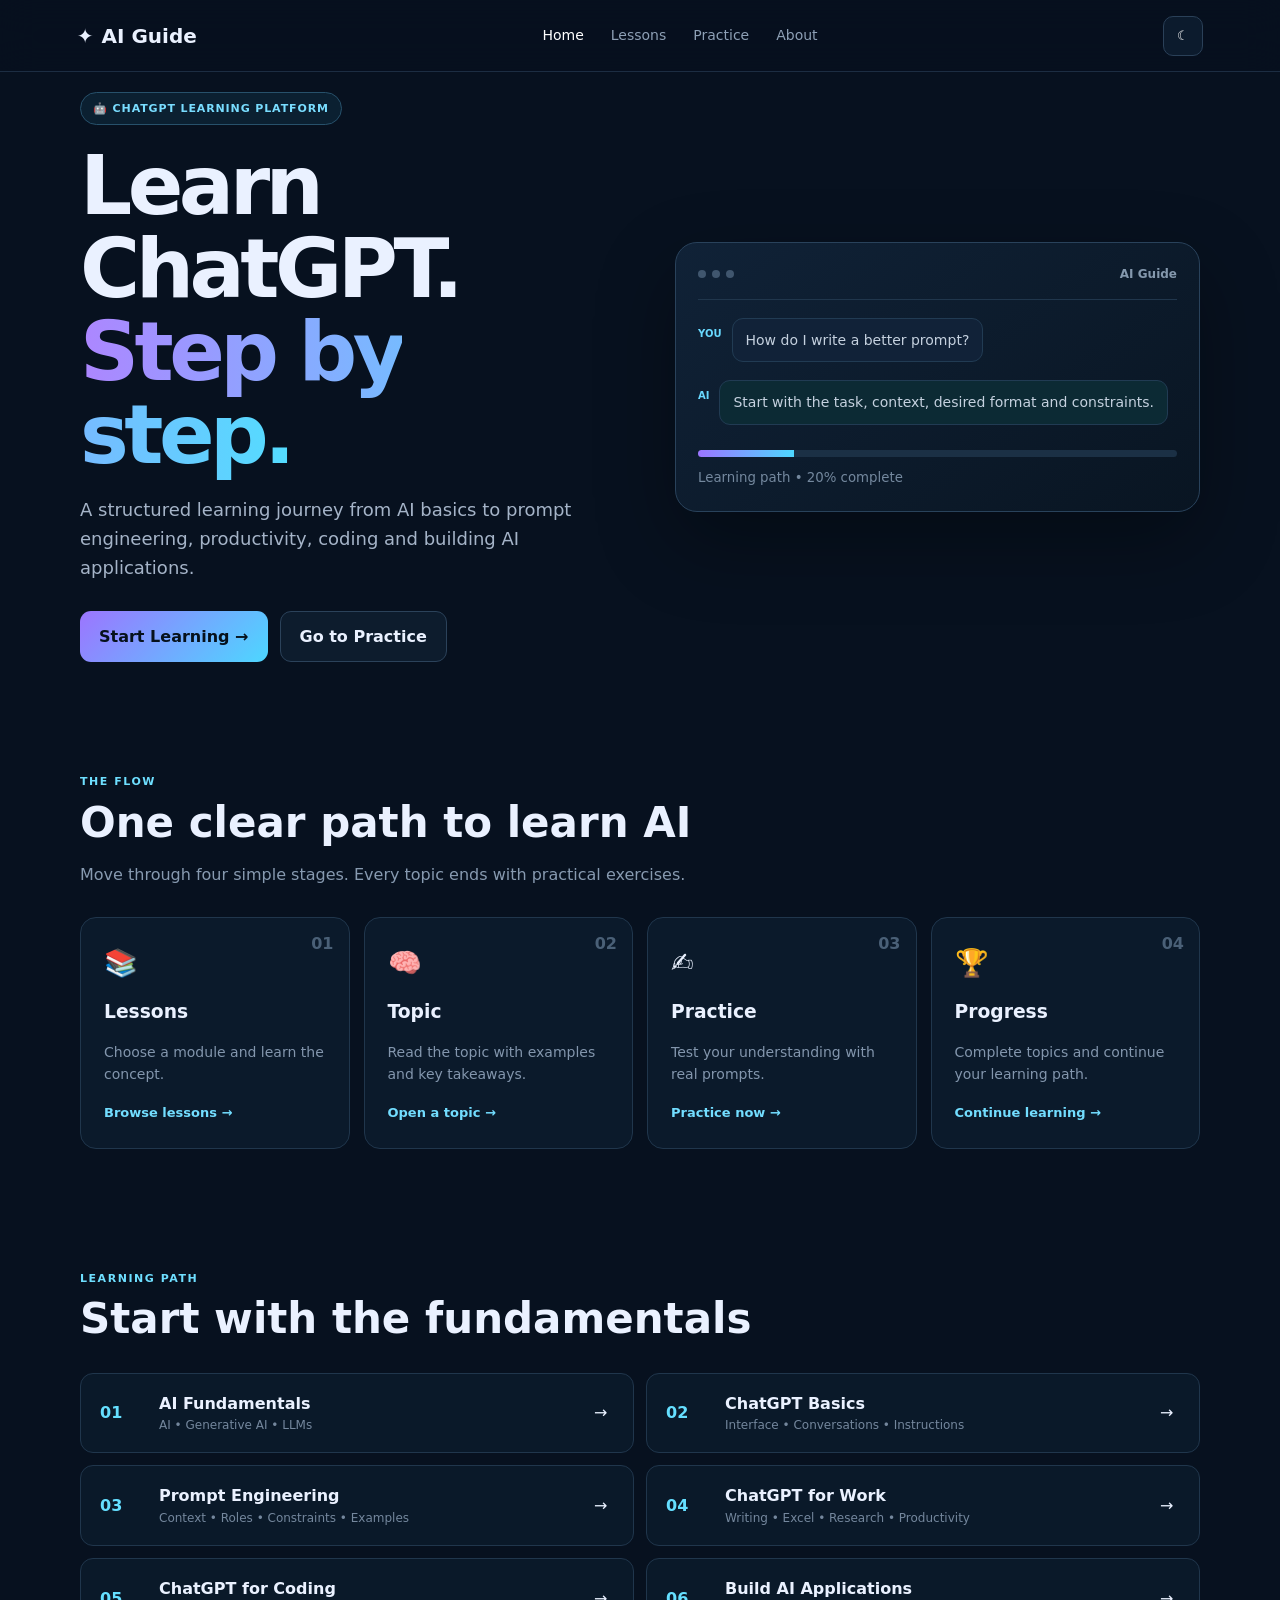
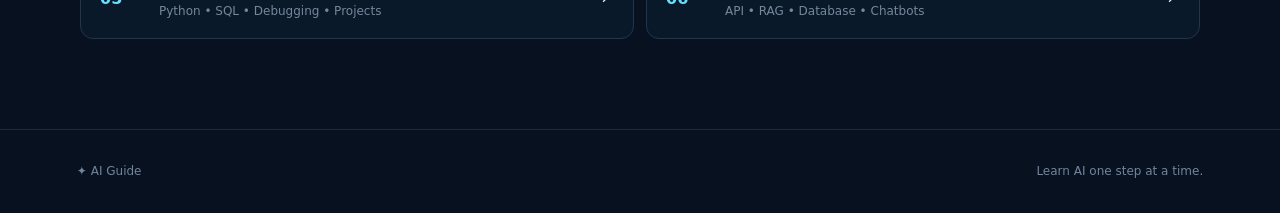
==== index.html @ f7ac288b "Add files via upload" ====
<!DOCTYPE html>
<html lang="en">
<head>
<meta charset="UTF-8">
<meta name="viewport" content="width=device-width,initial-scale=1">
<title>AI Guide | Learn ChatGPT</title>
<link rel="stylesheet" href="style.css">
</head>
<body>
<header class="nav">
  <a class="logo" href="index.html">✦ <span>AI Guide</span></a>
  <nav><a class="active" href="index.html">Home</a><a href="lessons.html">Lessons</a><a href="practice.html">Practice</a><a href="index.html#about">About</a></nav>
  <button id="theme" class="theme">☾</button>
</header>

<main>
<section class="hero wrap">
  <div>
    <div class="badge">🤖 CHATGPT LEARNING PLATFORM</div>
    <h1>Learn ChatGPT.<br><em>Step by step.</em></h1>
    <p class="lead">A structured learning journey from AI basics to prompt engineering, productivity, coding and building AI applications.</p>
    <div class="actions"><a class="btn primary" href="lessons.html">Start Learning →</a><a class="btn ghost" href="practice.html">Go to Practice</a></div>
  </div>
  <div class="hero-panel">
    <div class="panel-head"><span></span><span></span><span></span><b>AI Guide</b></div>
    <div class="mini-chat"><label>YOU</label><p>How do I write a better prompt?</p></div>
    <div class="mini-chat answer"><label>AI</label><p>Start with the task, context, desired format and constraints.</p></div>
    <div class="progress"><span></span></div><small>Learning path • 20% complete</small>
  </div>
</section>

<section class="wrap flow">
  <div class="section-title"><span>THE FLOW</span><h2>One clear path to learn AI</h2><p>Move through four simple stages. Every topic ends with practical exercises.</p></div>
  <div class="flow-grid">
    <a href="lessons.html" class="flow-card"><b>01</b><div>📚</div><h3>Lessons</h3><p>Choose a module and learn the concept.</p><strong>Browse lessons →</strong></a>
    <a href="topic.html?id=chatgpt-basics" class="flow-card"><b>02</b><div>🧠</div><h3>Topic</h3><p>Read the topic with examples and key takeaways.</p><strong>Open a topic →</strong></a>
    <a href="practice.html?topic=chatgpt-basics" class="flow-card"><b>03</b><div>✍️</div><h3>Practice</h3><p>Test your understanding with real prompts.</p><strong>Practice now →</strong></a>
    <a href="lessons.html" class="flow-card"><b>04</b><div>🏆</div><h3>Progress</h3><p>Complete topics and continue your learning path.</p><strong>Continue learning →</strong></a>
  </div>
</section>

<section class="wrap modules" id="about">
 <div class="section-title"><span>LEARNING PATH</span><h2>Start with the fundamentals</h2></div>
 <div class="module-list">
  <a href="topic.html?id=ai-basics"><span>01</span><div><b>AI Fundamentals</b><small>AI • Generative AI • LLMs</small></div>→</a>
  <a href="topic.html?id=chatgpt-basics"><span>02</span><div><b>ChatGPT Basics</b><small>Interface • Conversations • Instructions</small></div>→</a>
  <a href="topic.html?id=prompt-engineering"><span>03</span><div><b>Prompt Engineering</b><small>Context • Roles • Constraints • Examples</small></div>→</a>
  <a href="topic.html?id=productivity"><span>04</span><div><b>ChatGPT for Work</b><small>Writing • Excel • Research • Productivity</small></div>→</a>
  <a href="topic.html?id=coding"><span>05</span><div><b>ChatGPT for Coding</b><small>Python • SQL • Debugging • Projects</small></div>→</a>
  <a href="topic.html?id=ai-apps"><span>06</span><div><b>Build AI Applications</b><small>API • RAG • Database • Chatbots</small></div>→</a>
 </div>
</section>
</main>
<footer>✦ AI Guide <span>Learn AI one step at a time.</span></footer>
<script src="app.js"></script>
</body>
</html>
---- style.css ----
*{box-sizing:border-box}html{scroll-behavior:smooth}body{margin:0;background:#07111f;color:#eaf1ff;font-family:Inter,system-ui,-apple-system,Segoe UI,sans-serif;line-height:1.6}a{text-decoration:none;color:inherit}.nav{height:72px;position:sticky;top:0;z-index:20;padding:0 6%;display:flex;align-items:center;justify-content:space-between;background:rgba(7,17,31,.82);backdrop-filter:blur(18px);border-bottom:1px solid #1c2d42}.logo{font-weight:850;font-size:20px;display:flex;gap:8px;align-items:center}.logo:first-letter{color:#65dfff}.nav nav{display:flex;gap:27px;color:#8ea0b6;font-size:14px}.nav nav a:hover,.nav nav .active{color:#fff}.theme{width:40px;height:40px;border:1px solid #2a4058;background:#0c1b2d;color:#fff;border-radius:10px}.wrap{width:min(1120px,88%);margin:auto}.hero{min-height:610px;display:grid;grid-template-columns:1fr 1fr;gap:70px;align-items:center}.badge{display:inline-block;padding:7px 12px;border-radius:99px;border:1px solid #27516b;background:#0b2031;color:#79ddff;font-size:11px;font-weight:800;letter-spacing:.08em}.hero h1{font-size:clamp(52px,7vw,82px);line-height:1.01;letter-spacing:-.055em;margin:20px 0}.hero h1 em{font-style:normal;background:linear-gradient(90deg,#ad86ff,#53ddff);color:transparent;background-clip:text}.lead{font-size:18px;color:#a5b4c8;max-width:650px}.actions{display:flex;gap:12px;margin-top:28px}.btn{display:inline-flex;align-items:center;justify-content:center;padding:12px 19px;border-radius:11px;font-weight:800;border:1px solid #2b425a}.primary{border:0;background:linear-gradient(135deg,#9c75ff,#4dd7ff);color:#06111c}.ghost{background:#0d1c2d}.hero-panel{background:linear-gradient(145deg,#102237,#091522);border:1px solid #29425b;border-radius:22px;padding:22px;box-shadow:0 30px 80px #0005}.panel-head{display:flex;gap:6px;align-items:center;border-bottom:1px solid #20364c;padding-bottom:15px}.panel-head span{width:8px;height:8px;border-radius:50%;background:#40566e}.panel-head b{margin-left:auto;color:#8498ad;font-size:12px}.mini-chat{margin:18px 0;display:flex;gap:10px}.mini-chat label{font-size:10px;color:#68d9ff;font-weight:900;padding-top:8px}.mini-chat p{margin:0;background:#112238;border:1px solid #213b53;border-radius:11px;padding:10px 13px;color:#c5d1df;font-size:14px}.mini-chat.answer p{background:#0c2a34}.progress{height:7px;background:#1b3045;border-radius:9px;margin:25px 0 7px;overflow:hidden}.progress span{display:block;width:20%;height:100%;background:linear-gradient(90deg,#9c75ff,#4dd7ff)}.hero-panel small{color:#74889e}.section-title{margin-bottom:30px}.section-title>span,.label{font-size:11px;letter-spacing:.14em;font-weight:850;color:#6edfff}.section-title h1,.section-title h2{font-size:42px;line-height:1.1;margin:7px 0}.section-title p{color:#879ab0;max-width:620px}.flow{padding:85px 0}.flow-grid{display:grid;grid-template-columns:repeat(4,1fr);gap:14px}.flow-card,.lesson-card{position:relative;border:1px solid #20364c;background:#0b1a2b;border-radius:16px;padding:23px;transition:.2s}.flow-card:hover,.lesson-card:hover{transform:translateY(-4px);border-color:#3d6682}.flow-card>b{position:absolute;right:15px;top:13px;color:#4a6077}.flow-card div{font-size:27px}.flow-card h3{margin:12px 0 4px}.flow-card p,.lesson-card p{font-size:14px;color:#8396ad}.flow-card strong,.lesson-card strong{font-size:13px;color:#72ddff}.modules{padding:30px 0 90px}.module-list{display:grid;grid-template-columns:1fr 1fr;gap:12px}.module-list a{display:grid;grid-template-columns:45px 1fr 20px;gap:14px;align-items:center;padding:17px 19px;border:1px solid #20364c;border-radius:13px;background:#0a1929}.module-list a:hover{border-color:#3b617c}.module-list span{color:#65dfff;font-weight:800}.module-list b,.module-list small{display:block}.module-list small{color:#74879d;font-size:12px}footer{border-top:1px solid #1b2c40;padding:32px 6%;display:flex;justify-content:space-between;color:#71859d;font-size:12px}.page{padding:70px 0 100px}.crumb{font-size:10px;letter-spacing:.12em;color:#6d839b;margin-bottom:28px}.lesson-grid{display:grid;grid-template-columns:repeat(3,1fr);gap:15px}.lesson-card{min-height:260px}.lesson-card .num{position:absolute;right:17px;color:#455b72;font-weight:800}.lesson-icon{font-size:27px;margin-bottom:20px}.lesson-card small{color:#67d9ff;font-weight:800}.lesson-card h2{margin:8px 0}.topic-layout{display:grid;grid-template-columns:235px 1fr;gap:50px}.topic-layout aside{border-right:1px solid #20364c;padding-right:25px}.side-title{font-size:10px;font-weight:850;color:#6c849c;letter-spacing:.14em;margin-bottom:12px}.topic-layout aside a{display:block;padding:9px 10px;border-radius:8px;color:#8194aa;font-size:13px}.topic-layout aside a.selected,.topic-layout aside a:hover{background:#102338;color:#fff}.topic-page article{max-width:760px}.topic-page article h1{font-size:55px;line-height:1.05;margin:15px 0}.topic-section{border-top:1px solid #20364c;padding:25px 0}.topic-section h2{margin:0 0 8px;font-size:22px}.topic-section p{color:#9aabbd}.next-box{margin-top:25px;padding:23px;border:1px solid #2a455d;border-radius:15px;background:linear-gradient(120deg,#0e2438,#0b1929);display:flex;align-items:center;justify-content:space-between;gap:20px}.next-box h3{margin:4px 0}.next-box p{color:#8498ae;margin:0}.practice-layout{display:grid;grid-template-columns:1.3fr .7fr;gap:16px}.practice-card,.prompt-guide{background:#0b1a2b;border:1px solid #20364c;border-radius:16px;padding:25px}.practice-card h2{font-size:25px}.practice-card p,.prompt-guide{color:#8fa1b6}.practice-card textarea{width:100%;height:180px;background:#071522;color:#e9f1fb;border:1px solid #29425a;border-radius:11px;padding:14px;resize:vertical;margin:10px 0 15px;outline:none}.practice-card textarea:focus{border-color:#61d9ff}.prompt-guide h3{color:#eaf1ff}.formula{border-top:1px solid #20364c;padding:12px 0}.formula span{display:inline-grid;place-items:center;width:25px;height:25px;background:#12283d;border-radius:7px;color:#69dcff;margin-right:8px;font-size:11px}.feedback{margin-top:15px;padding:12px;border-radius:10px;display:none}.feedback.good,.feedback.bad{display:block}.feedback.good{background:#0d3028;color:#77e1c3}.feedback.bad{background:#302019;color:#f0b08e}.practice-nav{display:flex;justify-content:space-between;margin-top:18px}.light{background:#f4f7fb;color:#152238}.light .nav{background:#f4f7fbd9;border-color:#dbe3ed}.light .nav nav{color:#607086}.light .nav nav .active,.light .nav nav a:hover{color:#152238}.light .theme{background:#fff;color:#17253a;border-color:#d6e0eb}.light .hero-panel,.light .flow-card,.light .lesson-card,.light .module-list a,.light .practice-card,.light .prompt-guide,.light .next-box{background:#fff;border-color:#d9e3ed}.light .lead,.light .section-title p,.light .flow-card p,.light .lesson-card p,.light .prompt-guide{color:#5d6c80}.light .ghost{background:#fff;color:#16253a;border-color:#d5e0eb}.light .mini-chat p{background:#f1f5f9;color:#425269;border-color:#d9e3ed}.light footer{border-color:#dbe3ed}@media(max-width:850px){.hero,.topic-layout,.practice-layout{grid-template-columns:1fr}.hero{padding:70px 0}.flow-grid{grid-template-columns:1fr 1fr}.lesson-grid{grid-template-columns:1fr 1fr}.topic-layout aside{border-right:0;border-bottom:1px solid #20364c;padding:0 0 15px}.nav nav{display:none}.hero-panel{max-width:600px}.module-list{grid-template-columns:1fr}}@media(max-width:550px){.flow-grid,.lesson-grid{grid-template-columns:1fr}.hero h1{font-size:49px}.section-title h1,.section-title h2{font-size:33px}.topic-page article h1{font-size:42px}.next-box{display:block}.practice-nav{display:block}.practice-nav .btn{width:100%;margin:5px 0}footer{display:block;text-align:center}footer span{display:block;margin-top:6px}}
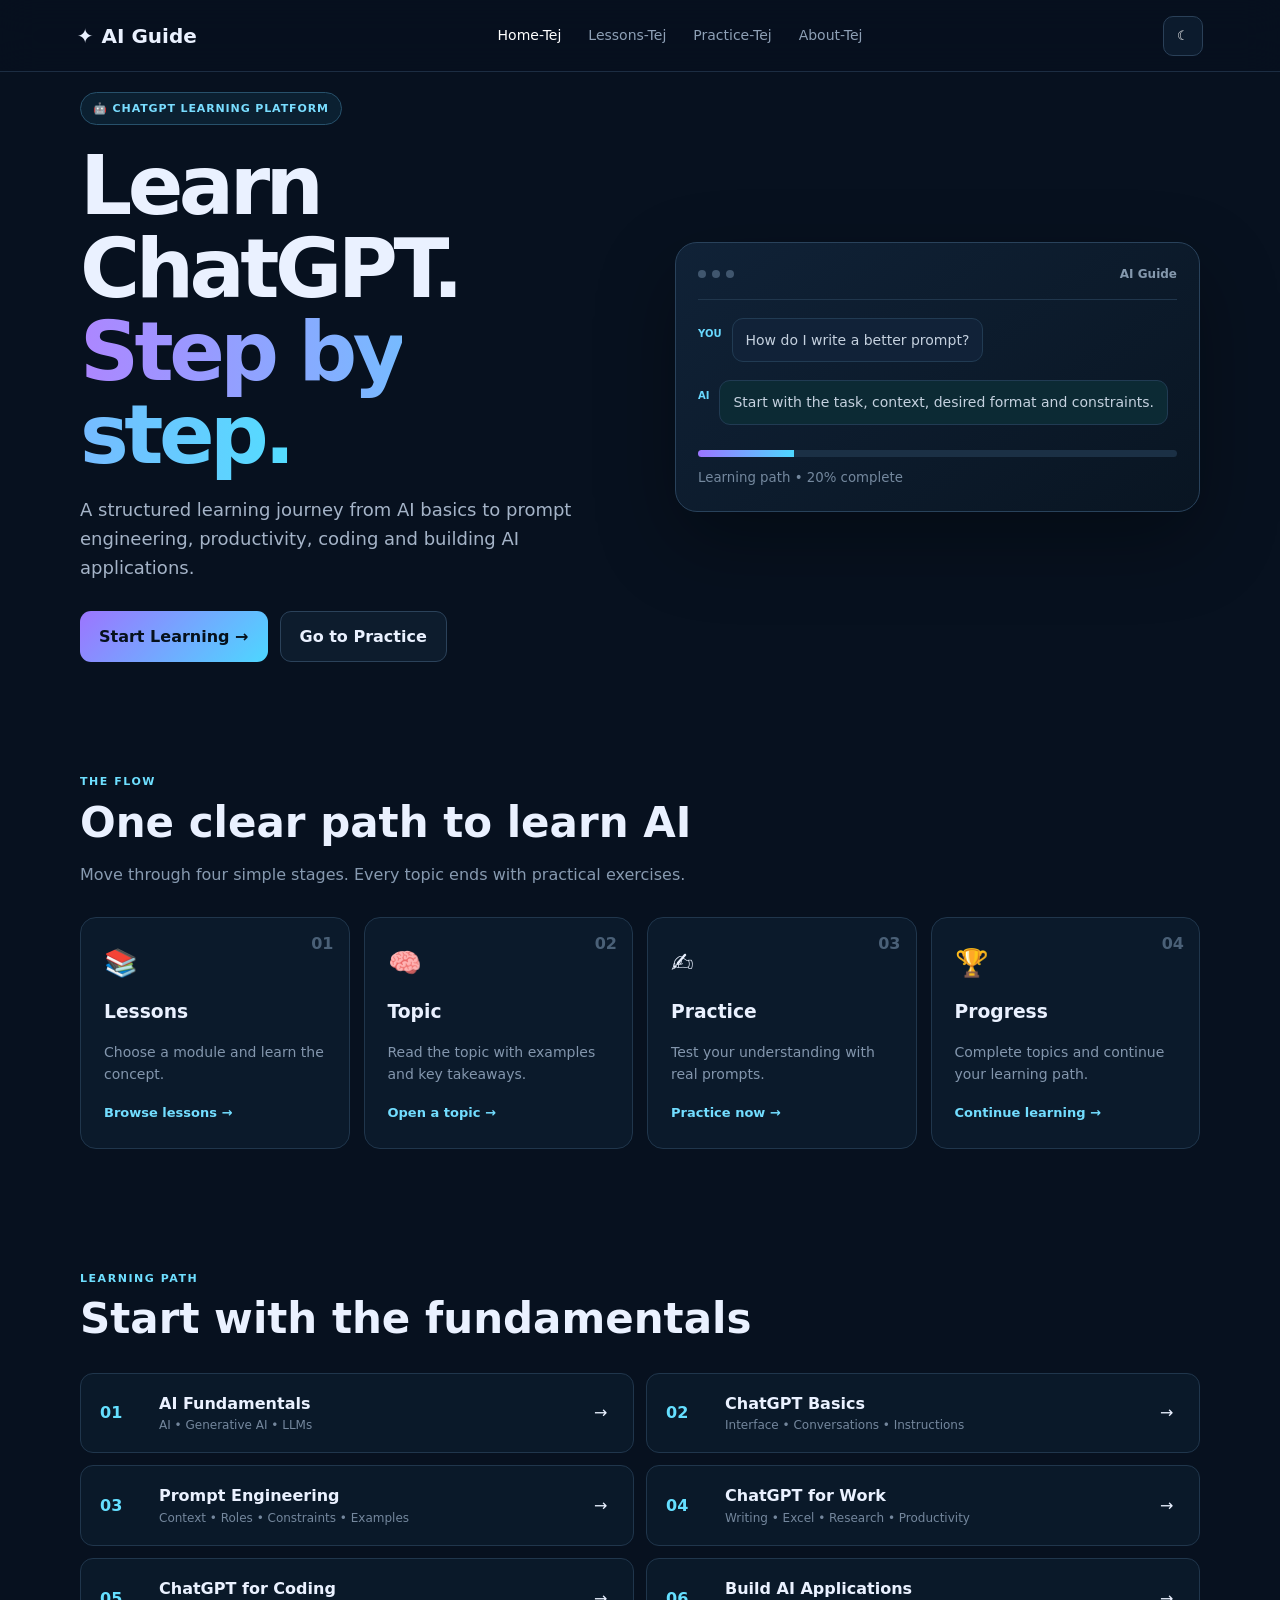
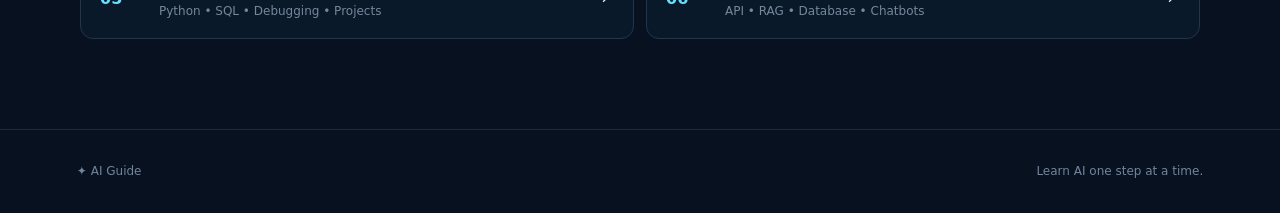
==== commit 1180a7af: "Update index.html" ====
--- a/index.html
+++ b/index.html
@@ -3,13 +3,13 @@
 <head>
 <meta charset="UTF-8">
 <meta name="viewport" content="width=device-width,initial-scale=1">
-<title>AI Guide | Learn ChatGPT</title>
+<title>AI Guide | Learn ChatGPT | Teju Upreti</title>
 <link rel="stylesheet" href="style.css">
 </head>
 <body>
 <header class="nav">
   <a class="logo" href="index.html">✦ <span>AI Guide</span></a>
-  <nav><a class="active" href="index.html">Home</a><a href="lessons.html">Lessons</a><a href="practice.html">Practice</a><a href="index.html#about">About</a></nav>
+  <nav><a class="active" href="index.html">Home-Tej</a><a href="lessons.html">Lessons-Tej</a><a href="practice.html">Practice-Tej</a><a href="index.html#about">About-Tej</a></nav>
   <button id="theme" class="theme">☾</button>
 </header>
 
@@ -54,4 +54,4 @@
 <footer>✦ AI Guide <span>Learn AI one step at a time.</span></footer>
 <script src="app.js"></script>
 </body>
-</html>+</html>
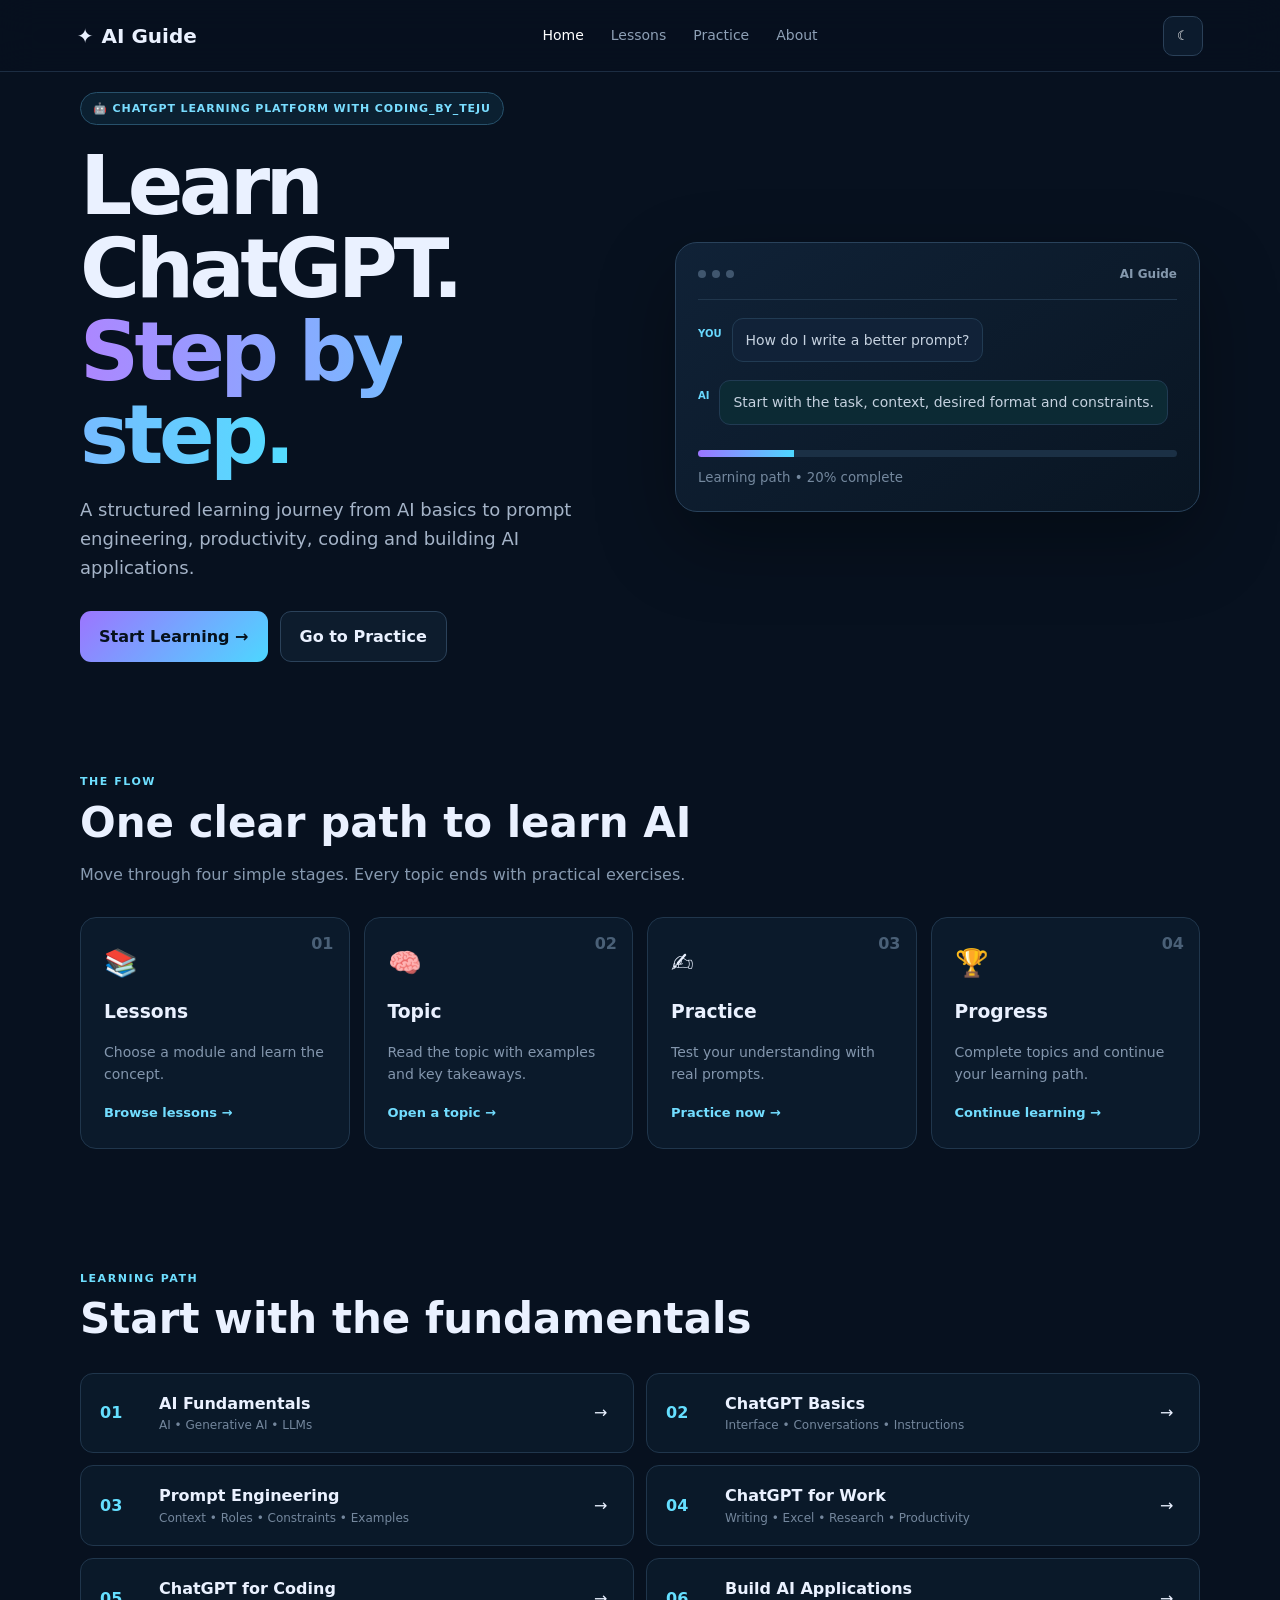
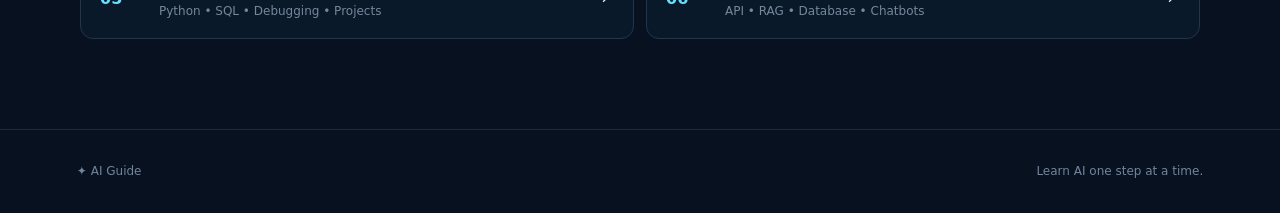
==== commit 914247e2: "Update index.html" ====
--- a/index.html
+++ b/index.html
@@ -9,14 +9,14 @@
 <body>
 <header class="nav">
   <a class="logo" href="index.html">✦ <span>AI Guide</span></a>
-  <nav><a class="active" href="index.html">Home-Tej</a><a href="lessons.html">Lessons-Tej</a><a href="practice.html">Practice-Tej</a><a href="index.html#about">About-Tej</a></nav>
+  <nav><a class="active" href="index.html">Home</a><a href="lessons.html">Lessons</a><a href="practice.html">Practice</a><a href="index.html#about">About</a></nav>
   <button id="theme" class="theme">☾</button>
 </header>
 
 <main>
 <section class="hero wrap">
   <div>
-    <div class="badge">🤖 CHATGPT LEARNING PLATFORM</div>
+    <div class="badge">🤖 CHATGPT LEARNING PLATFORM WITH CODING_BY_TEJU</div>
     <h1>Learn ChatGPT.<br><em>Step by step.</em></h1>
     <p class="lead">A structured learning journey from AI basics to prompt engineering, productivity, coding and building AI applications.</p>
     <div class="actions"><a class="btn primary" href="lessons.html">Start Learning →</a><a class="btn ghost" href="practice.html">Go to Practice</a></div>
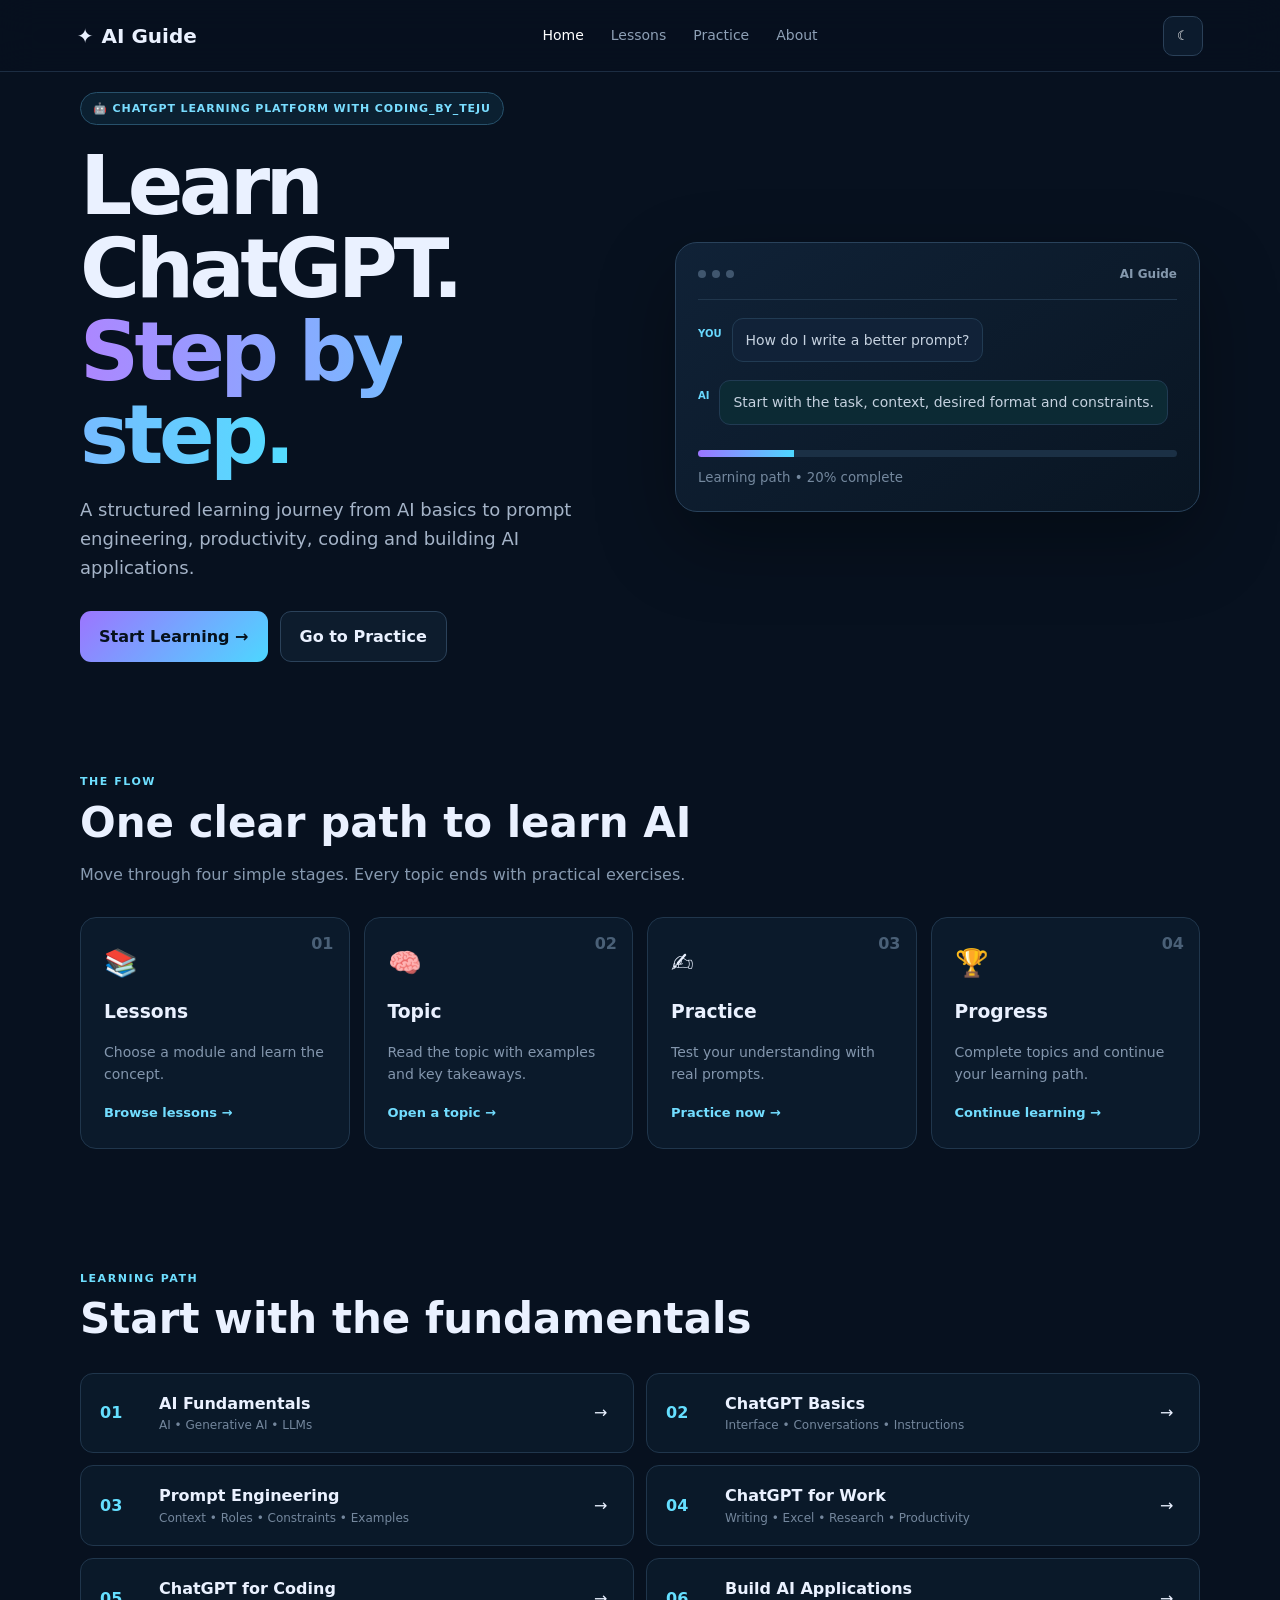
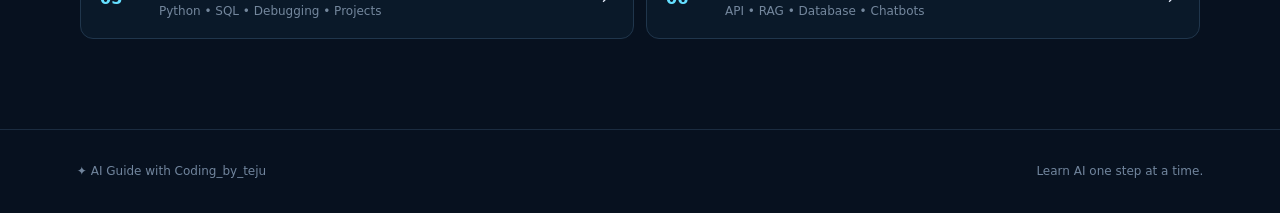
==== commit c752d53d: "Update index.html" ====
--- a/index.html
+++ b/index.html
@@ -51,7 +51,7 @@
  </div>
 </section>
 </main>
-<footer>✦ AI Guide <span>Learn AI one step at a time.</span></footer>
+<footer>✦ AI Guide with Coding_by_teju<span>Learn AI one step at a time.</span></footer>
 <script src="app.js"></script>
 </body>
 </html>
